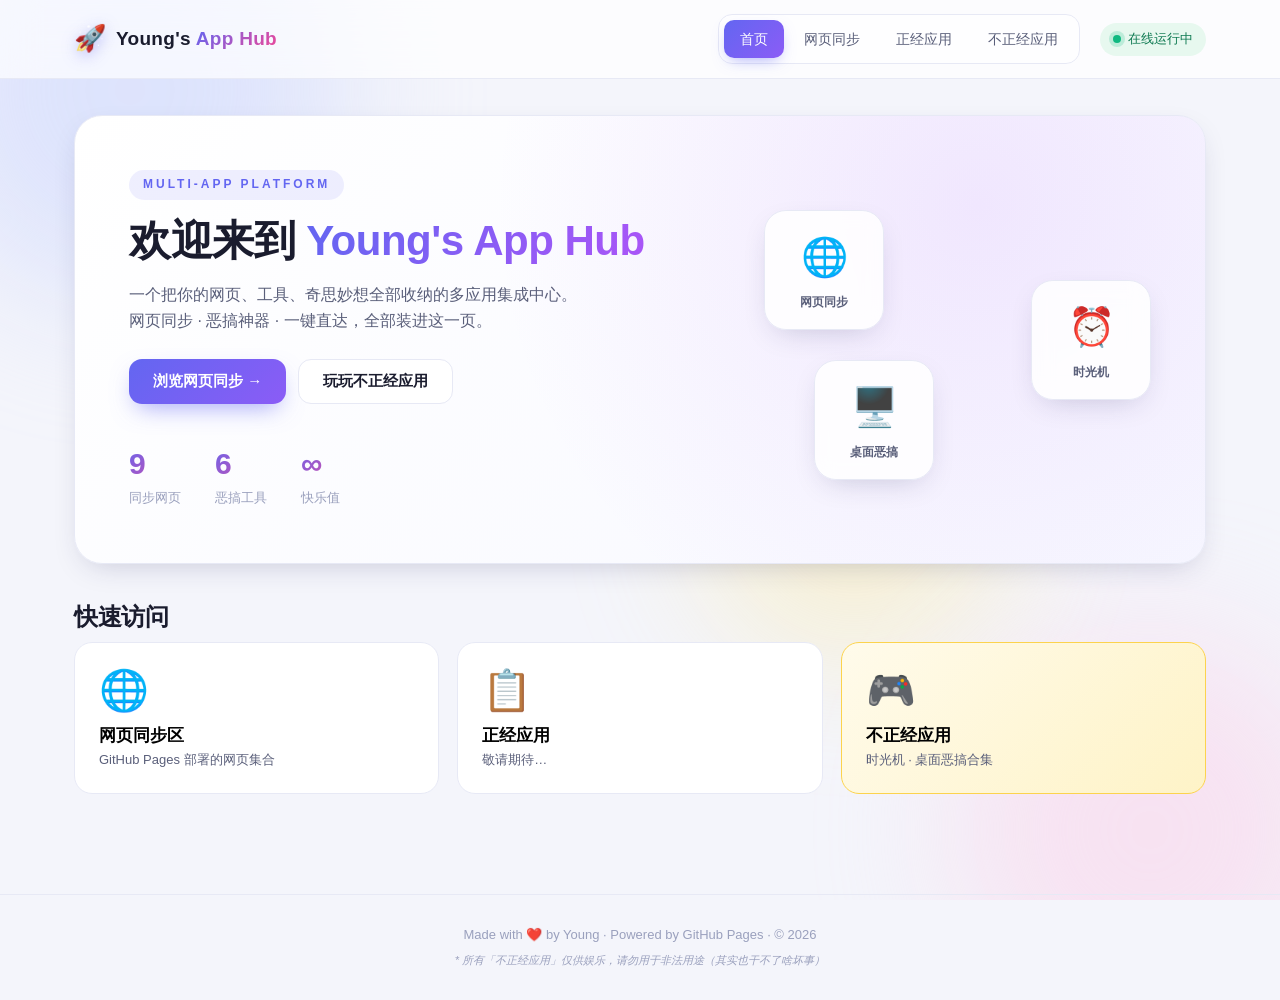
==== index.html @ 9a5e1516 "add index.html" ====
<!DOCTYPE html>
<html lang="zh-CN">
<head>
<meta charset="UTF-8">
<meta name="viewport" content="width=device-width, initial-scale=1.0">
<title>Young's App Hub · 多应用集成中心</title>
<link rel="preconnect" href="https://fonts.googleapis.com">
<link rel="stylesheet" href="css/style.css">
<link rel="icon" href="data:image/svg+xml,<svg xmlns='http://www.w3.org/2000/svg' viewBox='0 0 100 100'><text y='.9em' font-size='90'>🚀</text></svg>">
</head>
<body>

<!-- 动态背景光斑 -->
<div class="bg-orbs">
  <span class="orb orb-1"></span>
  <span class="orb orb-2"></span>
  <span class="orb orb-3"></span>
</div>

<!-- 顶部导航 -->
<nav class="top-nav">
  <div class="nav-inner">
    <div class="nav-brand">
      <div class="brand-logo">🚀</div>
      <div class="brand-text">Young's <b>App Hub</b></div>
    </div>
    <div class="nav-links">
      <a class="nav-link active" data-section="home"><span>首页</span></a>
      <a class="nav-link" data-section="websync"><span>网页同步</span></a>
      <a class="nav-link" data-section="serious"><span>正经应用</span></a>
      <a class="nav-link" data-section="fun"><span>不正经应用</span></a>
    </div>
    <div class="nav-status">
      <span class="dot"></span> 在线运行中
    </div>
  </div>
</nav>

<main class="main">

  <!-- 首页 -->
  <section id="section-home" class="sec active">
    <header class="hero">
      <div class="hero-glow"></div>
      <div class="hero-text">
        <div class="hero-tag">MULTI-APP PLATFORM</div>
        <h1 class="hero-title">欢迎来到 <span class="grad">Young's App Hub</span></h1>
        <p class="hero-sub">一个把你的网页、工具、奇思妙想全部收纳的多应用集成中心。<br>网页同步 · 恶搞神器 · 一键直达，全部装进这一页。</p>
        <div class="hero-cta">
          <button class="btn btn-primary" onclick="navigateTo('websync')">浏览网页同步 →</button>
          <button class="btn btn-ghost" onclick="navigateTo('fun')">玩玩不正经应用</button>
        </div>
        <div class="hero-stats">
          <div><b data-count="9">9</b><span>同步网页</span></div>
          <div><b data-count="6">6</b><span>恶搞工具</span></div>
          <div><b>∞</b><span>快乐值</span></div>
        </div>
      </div>
      <div class="hero-art">
        <div class="float-card c1">🌐<small>网页同步</small></div>
        <div class="float-card c2">⏰<small>时光机</small></div>
        <div class="float-card c3">🖥️<small>桌面恶搞</small></div>
      </div>
    </header>

    <div class="quick">
      <h2 class="h2">快速访问</h2>
      <div class="quick-grid">
        <button class="qcard" onclick="navigateTo('websync')">
          <div class="qicon">🌐</div>
          <div class="qtitle">网页同步区</div>
          <div class="qdesc">GitHub Pages 部署的网页集合</div>
        </button>
        <button class="qcard" onclick="navigateTo('serious')">
          <div class="qicon">📋</div>
          <div class="qtitle">正经应用</div>
          <div class="qdesc">敬请期待…</div>
        </button>
        <button class="qcard accent" onclick="navigateTo('fun')">
          <div class="qicon">🎮</div>
          <div class="qtitle">不正经应用</div>
          <div class="qdesc">时光机 · 桌面恶搞合集</div>
        </button>
      </div>
    </div>
  </section>

  <!-- 网页同步 -->
  <section id="section-websync" class="sec">
    <div class="sec-head">
      <h2 class="h2">🌐 网页同步区</h2>
      <p>这里汇集了部署在 GitHub Pages 上的所有网页应用，点击即可在应用内打开体验。前 4 个为重点推荐。</p>
    </div>
    <div class="repo-grid" id="repo-grid"></div>
  </section>

  <!-- 正经应用 -->
  <section id="section-serious" class="sec">
    <div class="sec-head">
      <h2 class="h2">📋 正经应用</h2>
      <p>这里将来会放一些正经有用的应用程序（大概吧）。</p>
    </div>
    <div class="empty-state">
      <div class="empty-ico">🔧</div>
      <h3>正在开发中…</h3>
      <p>这个区域目前还是空的。<br>也许以后会有正经东西？谁知道呢 😏</p>
    </div>
  </section>

  <!-- 不正经应用 -->
  <section id="section-fun" class="sec">
    <div class="sec-head">
      <h2 class="h2">🎮 不正经应用</h2>
      <p>警告：以下应用可能毫无用处，但绝对有趣！使用后果自负 🤪</p>
    </div>
    <div class="fun-grid">
      <button class="fcard tm" onclick="location.href='time-machine.html'">
        <div class="ficon">⏰</div>
        <div class="fname">时光机</div>
        <div class="fdesc">独立精修页面 · 穿越时空（伪）</div>
        <div class="ftags"><span>时间穿越</span><span>会员付费</span><span class="warn">恶搞</span></div>
      </button>
      <button class="fcard do" onclick="openDesktopOps()">
        <div class="ficon">🖥️</div>
        <div class="fname">桌面操作合集</div>
        <div class="fdesc">浏览器内模拟版 · 真实 EXE 见下方</div>
        <div class="ftags"><span>桌面特效</span><span>可复原</span></div>
      </button>
      <a class="fcard download" href="#desktop-exe" onclick="scrollToExe()">
        <div class="ficon">⬇️</div>
        <div class="fname">桌面操控 EXE</div>
        <div class="fdesc">真实操控你的桌面图标！重力/失重/打架…</div>
        <div class="ftags"><span>真实生效</span><span>Windows</span><span class="warn">可复原</span></div>
      </a>
    </div>

    <div id="desktop-exe" class="exe-box">
      <div class="exe-head">
        <span class="exe-badge">EXE</span>
        <div>
          <h3>桌面操控器 · 真实版</h3>
          <p>真正的 Windows 桌面图标操控：重力掉落、太空失重、互相打架、躲猫猫、鼠标寻找。全部实时作用于你真实的桌面图标，一键复原。</p>
        </div>
      </div>
      <ul class="exe-feat">
        <li>🌍 <b>重力器</b>：图标像被地球吸引一样掉落堆叠</li>
        <li>🛸 <b>失重器</b>：图标在桌面漂浮游动</li>
        <li>🥊 <b>打架器</b>：图标互相追逐碰撞</li>
        <li>🙈 <b>消失器</b>：图标躲到窗口后面</li>
        <li>👆 <b>鼠标寻找器</b>：箭头实时指向鼠标</li>
      </ul>
      <div class="exe-actions">
        <button class="btn btn-primary" onclick="downloadExe()">⬇ 下载 EXE（约 30MB）</button>
        <span class="exe-note">需 Windows 10/11 · 首次运行请允许</span>
      </div>
    </div>
  </section>

</main>

<!-- 时光机弹窗（用于首页快速体验，独立页面见 time-machine.html） -->
<div id="tm-modal" class="modal hidden">
  <div class="modal-card tm-mini">
    <button class="x" onclick="closeDesktopOps2('tm-modal')">×</button>
    <div class="mini-head">想在站内先体验？建议打开独立精修页面 👉</div>
    <a class="btn btn-primary" href="time-machine.html" style="display:inline-block;text-decoration:none">打开时光机 ⏰</a>
  </div>
</div>

<!-- 桌面操作弹窗（浏览器模拟版） -->
<div id="do-modal" class="modal hidden">
  <div class="modal-card do-card">
    <button class="x" onclick="closeDesktopOps2('do-modal')">×</button>
    <h3>🖥️ 桌面操作合集（浏览器模拟版）</h3>
    <p class="muted">此版本仅在当前窗口内模拟，不影响真实桌面。要真实操控请下载 EXE。</p>
    <div class="do-grid" id="do-grid"></div>
    <div class="do-foot">⚠️ 模拟效果仅限本窗口</div>
  </div>
</div>

<!-- 网页内嵌 -->
<div id="web-modal" class="modal hidden">
  <div class="modal-card web-card">
    <div class="web-bar">
      <button class="btn-back" onclick="closeWeb()">← 返回</button>
      <span id="web-title">加载中…</span>
      <a id="web-ext" href="#" target="_blank" class="web-ext">外部打开 ↗</a>
    </div>
    <iframe id="web-frame" sandbox="allow-scripts allow-same-origin allow-forms allow-popups"></iframe>
  </div>
</div>

<footer class="foot">
  <p>Made with ❤️ by Young · Powered by GitHub Pages · © 2026</p>
  <p class="fine">* 所有「不正经应用」仅供娱乐，请勿用于非法用途（其实也干不了啥坏事）</p>
</footer>

<!-- 桌面覆盖层（浏览器模拟） -->
<div id="overlay" class="overlay hidden"></div>

<script src="js/app.js"></script>
<script src="js/time-machine.js"></script>
<script src="js/desktop-ops.js"></script>
<script src="js/web-sync.js"></script>
</body>
</html>
---- css/style.css ----
/* ============ Young's App Hub · 精修样式 ============ */
:root{
  --bg:#f4f5fb;
  --bg2:#eef0f8;
  --card:#ffffff;
  --ink:#1a1c2e;
  --ink2:#5a5f7a;
  --muted:#9aa0bd;
  --line:#e7e9f5;
  --p:#6366f1;
  --p2:#8b5cf6;
  --a:#f59e0b;
  --g1:#6366f1;--g2:#a855f7;--g3:#ec4899;
  --ok:#10b981;--warn:#f97316;--danger:#ef4444;
  --shadow:0 10px 30px -12px rgba(40,40,90,.25);
  --shadow-lg:0 24px 60px -20px rgba(40,40,90,.35);
  --r:18px;
  --font:"PingFang SC","Microsoft YaHei",-apple-system,BlinkMacSystemFont,"Segoe UI",sans-serif;
}
*{margin:0;padding:0;box-sizing:border-box}
html{scroll-behavior:smooth}
body{
  font-family:var(--font);
  background:var(--bg);
  color:var(--ink);
  line-height:1.6;
  min-height:100vh;
  overflow-x:hidden;
  position:relative;
}
/* 背景光斑 */
.bg-orbs{position:fixed;inset:0;z-index:0;pointer-events:none;overflow:hidden}
.orb{position:absolute;border-radius:50%;filter:blur(70px);opacity:.5;animation:drift 18s ease-in-out infinite}
.orb-1{width:420px;height:420px;background:#c7d2fe;top:-120px;left:-80px}
.orb-2{width:380px;height:380px;background:#fbcfe8;bottom:-120px;right:-60px;animation-delay:-6s}
.orb-3{width:300px;height:300px;background:#fde68a;top:40%;left:55%;animation-delay:-12s;opacity:.35}
@keyframes drift{0%,100%{transform:translate(0,0) scale(1)}50%{transform:translate(40px,-30px) scale(1.12)}}

/* 导航 */
.top-nav{position:sticky;top:0;z-index:50;backdrop-filter:blur(18px);background:rgba(255,255,255,.7);border-bottom:1px solid var(--line)}
.nav-inner{max-width:1180px;margin:0 auto;display:flex;align-items:center;gap:20px;padding:14px 24px}
.nav-brand{display:flex;align-items:center;gap:10px}
.brand-logo{font-size:26px;filter:drop-shadow(0 4px 8px rgba(99,102,241,.4));animation:float 3s ease-in-out infinite}
.brand-text{font-size:19px;font-weight:700;letter-spacing:.3px}
.brand-text b{background:linear-gradient(135deg,var(--g1),var(--g3));-webkit-background-clip:text;-webkit-text-fill-color:transparent}
.nav-links{display:flex;gap:4px;margin-left:auto;background:rgba(255,255,255,.6);padding:5px;border-radius:14px;border:1px solid var(--line)}
.nav-link{padding:8px 16px;border-radius:10px;color:var(--ink2);font-weight:500;font-size:14px;cursor:pointer;transition:.25s;position:relative}
.nav-link:hover{color:var(--p);background:rgba(99,102,241,.08)}
.nav-link.active{color:#fff;background:linear-gradient(135deg,var(--g1),var(--p2));box-shadow:0 6px 16px -6px rgba(99,102,241,.6)}
.nav-status{display:flex;align-items:center;gap:7px;font-size:13px;color:#0f7a52;background:#e7f8ef;padding:6px 13px;border-radius:20px;white-space:nowrap}
.nav-status .dot{width:8px;height:8px;border-radius:50%;background:var(--ok);box-shadow:0 0 0 4px rgba(16,185,129,.2);animation:pulse 2s infinite}
@keyframes pulse{50%{opacity:.4}}
@keyframes float{50%{transform:translateY(-6px)}}

/* 主区 */
.main{position:relative;z-index:1;max-width:1180px;margin:0 auto;padding:36px 24px 60px}
.sec{display:none;animation:rise .5s ease}
.sec.active{display:block}
@keyframes rise{from{opacity:0;transform:translateY(18px)}to{opacity:1;transform:none}}

/* Hero */
.hero{display:grid;grid-template-columns:1.2fr .8fr;gap:30px;align-items:center;background:linear-gradient(135deg,#fff,#f7f8ff);border:1px solid var(--line);border-radius:28px;padding:54px;position:relative;overflow:hidden;box-shadow:var(--shadow)}
.hero-glow{position:absolute;inset:0;background:radial-gradient(circle at 80% 20%,rgba(168,85,247,.12),transparent 50%);pointer-events:none}
.hero-tag{display:inline-block;font-size:12px;letter-spacing:3px;color:var(--p);font-weight:700;background:rgba(99,102,241,.1);padding:5px 14px;border-radius:20px;margin-bottom:16px}
.hero-title{font-size:42px;line-height:1.2;font-weight:800;letter-spacing:-.5px}
.grad{background:linear-gradient(120deg,var(--g1),var(--g2),var(--g3));-webkit-background-clip:text;-webkit-text-fill-color:transparent;background-size:200% auto;animation:shine 4s linear infinite}
@keyframes shine{to{background-position:200% center}}
.hero-sub{margin:16px 0 26px;color:var(--ink2);font-size:16px}
.hero-cta{display:flex;gap:12px;flex-wrap:wrap}
.btn{padding:12px 24px;border:none;border-radius:13px;font-size:15px;font-weight:600;cursor:pointer;transition:.25s;font-family:inherit}
.btn-primary{background:linear-gradient(135deg,var(--g1),var(--p2));color:#fff;box-shadow:0 10px 24px -8px rgba(99,102,241,.6)}
.btn-primary:hover{transform:translateY(-2px);box-shadow:0 16px 32px -10px rgba(99,102,241,.7)}
.btn-ghost{background:#fff;color:var(--ink);border:1px solid var(--line)}
.btn-ghost:hover{border-color:var(--p);color:var(--p)}
.hero-stats{display:flex;gap:34px;margin-top:36px}
.hero-stats div{display:flex;flex-direction:column}
.hero-stats b{font-size:30px;font-weight:800;background:linear-gradient(135deg,var(--g1),var(--g3));-webkit-background-clip:text;-webkit-text-fill-color:transparent}
.hero-stats span{font-size:13px;color:var(--muted)}
.hero-art{position:relative;height:280px}
.float-card{position:absolute;width:120px;height:120px;background:rgba(255,255,255,.85);backdrop-filter:blur(10px);border:1px solid var(--line);border-radius:22px;display:flex;flex-direction:column;align-items:center;justify-content:center;gap:6px;font-size:38px;box-shadow:var(--shadow);animation:bob 4s ease-in-out infinite}
.float-card small{font-size:12px;color:var(--ink2);font-weight:600}
.float-card.c1{top:10px;left:10px;animation-delay:0s}
.float-card.c2{top:80px;right:0;animation-delay:-1.3s}
.float-card.c3{bottom:0;left:60px;animation-delay:-2.6s}
@keyframes bob{50%{transform:translateY(-14px)}}

/* 通用标题 */
.h2{font-size:24px;font-weight:800;letter-spacing:-.3px;margin-bottom:6px}
.sec-head{margin:34px 0 22px}
.sec-head p{color:var(--ink2);font-size:15px}
.quick{margin-top:34px}
.quick-grid{display:grid;grid-template-columns:repeat(auto-fit,minmax(260px,1fr));gap:18px}
.qcard{text-align:left;background:var(--card);border:1px solid var(--line);border-radius:var(--r);padding:24px;cursor:pointer;transition:.28s;font-family:inherit}
.qcard:hover{transform:translateY(-4px);box-shadow:var(--shadow-lg);border-color:#c7cbf5}
.qcard.accent{background:linear-gradient(135deg,#fffbeb,#fef3c7);border-color:#fcd34d}
.qcard.accent:hover{box-shadow:0 20px 44px -16px rgba(245,158,11,.5)}
.qicon{font-size:40px;margin-bottom:10px}
.qtitle{font-size:17px;font-weight:700;margin-bottom:4px}
.qdesc{font-size:13px;color:var(--ink2)}

/* 网页同步卡片 */
.repo-grid{display:grid;grid-template-columns:repeat(auto-fill,minmax(330px,1fr));gap:18px}
.rcard{background:var(--card);border:1px solid var(--line);border-radius:var(--r);padding:22px;cursor:pointer;transition:.28s;position:relative;overflow:hidden}
.rcard::before{content:"";position:absolute;top:0;left:0;right:0;height:3px;background:linear-gradient(90deg,var(--g1),var(--g3));transform:scaleX(0);transform-origin:left;transition:.3s}
.rcard:hover{transform:translateY(-4px);box-shadow:var(--shadow-lg);border-color:#c7cbf5}
.rcard:hover::before{transform:scaleX(1)}
.rcard.featured{border-left:4px solid var(--p);background:linear-gradient(180deg,#fafbff,#fff)}
.rc-top{display:flex;align-items:center;gap:12px;margin-bottom:10px}
.rc-ico{width:44px;height:44px;background:linear-gradient(135deg,#e0e7ff,#c7d2fe);border-radius:12px;display:flex;align-items:center;justify-content:center;font-size:22px;flex-shrink:0}
.rc-name{font-size:15px;font-weight:700;flex:1}
.rc-badge{font-size:11px;font-weight:700;padding:3px 10px;border-radius:12px;background:#eef0f8;color:var(--ink2)}
.rcard.featured .rc-badge{background:linear-gradient(135deg,var(--g1),var(--p2));color:#fff}
.rc-desc{font-size:13px;color:var(--ink2);line-height:1.55;margin-bottom:12px;display:-webkit-box;-webkit-line-clamp:3;-webkit-box-orient:vertical;overflow:hidden}
.rc-meta{display:flex;flex-wrap:wrap;gap:7px;margin-bottom:12px}
.rc-meta span{font-size:11px;color:var(--muted);background:#f4f5fb;padding:4px 9px;border-radius:8px}
.rc-tags{display:flex;flex-wrap:wrap;gap:6px;margin-bottom:14px}
.rc-tags span{font-size:11px;padding:3px 9px;border-radius:10px;background:#eef0f8;color:var(--ink2)}
.rc-open{width:100%;padding:10px;border:none;border-radius:11px;background:linear-gradient(135deg,var(--g1),var(--p2));color:#fff;font-weight:600;font-size:14px;cursor:pointer;transition:.25s;font-family:inherit}
.rc-open:hover{transform:scale(1.02);box-shadow:0 8px 18px -8px rgba(99,102,241,.6)}

/* 空状态 */
.empty-state{text-align:center;padding:70px 20px;background:var(--card);border:2px dashed var(--line);border-radius:24px}
.empty-ico{font-size:60px;animation:wob 2.5s ease-in-out infinite}
@keyframes wob{50%{transform:rotate(18deg)}}
.empty-state h3{font-size:20px;margin:12px 0 6px}
.empty-state p{color:var(--ink2)}

/* 不正经应用 */
.fun-grid{display:grid;grid-template-columns:repeat(auto-fit,minmax(300px,1fr));gap:20px}
.fcard{text-align:left;background:var(--card);border:2px solid var(--line);border-radius:22px;padding:28px;cursor:pointer;transition:.3s;font-family:inherit;position:relative;overflow:hidden;text-decoration:none;color:inherit;display:block}
.fcard::after{content:"";position:absolute;inset:0;background:linear-gradient(135deg,transparent 40%,rgba(99,102,241,.04));pointer-events:none}
.fcard:hover{transform:translateY(-6px) scale(1.01);box-shadow:var(--shadow-lg)}
.fcard.tm:hover{border-color:var(--a);box-shadow:0 22px 50px -18px rgba(245,158,11,.45)}
.fcard.do:hover{border-color:var(--ok);box-shadow:0 22px 50px -18px rgba(16,185,129,.4)}
.fcard.download:hover{border-color:var(--p2);box-shadow:0 22px 50px -18px rgba(168,85,247,.4)}
.ficon{font-size:52px;margin-bottom:10px;animation:bob 3s ease-in-out infinite}
.fname{font-size:20px;font-weight:800;margin-bottom:4px}
.fdesc{font-size:13px;color:var(--ink2);margin-bottom:12px}
.ftags{display:flex;gap:6px;flex-wrap:wrap}
.ftags span{font-size:11px;font-weight:600;padding:4px 10px;border-radius:11px;background:#eef0f8;color:var(--ink2)}
.ftags .warn{background:#fef3c7;color:#92400e}

/* EXE 盒子 */
.exe-box{margin-top:26px;background:linear-gradient(135deg,#fff,#f5f3ff);border:1px solid #ddd6fe;border-radius:24px;padding:28px;box-shadow:var(--shadow)}
.exe-head{display:flex;gap:14px;align-items:flex-start;margin-bottom:18px}
.exe-badge{font-size:13px;font-weight:800;color:#fff;background:linear-gradient(135deg,var(--g1),var(--p2));padding:5px 12px;border-radius:10px;flex-shrink:0}
.exe-head h3{font-size:19px;margin-bottom:4px}
.exe-head p{font-size:13px;color:var(--ink2)}
.exe-feat{list-style:none;display:grid;grid-template-columns:repeat(auto-fit,minmax(240px,1fr));gap:10px;margin-bottom:20px}
.exe-feat li{font-size:13px;color:var(--ink);background:#fff;border:1px solid var(--line);padding:10px 14px;border-radius:12px}
.exe-feat b{color:var(--p)}
.exe-actions{display:flex;align-items:center;gap:14px;flex-wrap:wrap}
.exe-note{font-size:12px;color:var(--muted)}

/* 弹窗 */
.modal{position:fixed;inset:0;z-index:100;background:rgba(20,22,45,.55);backdrop-filter:blur(8px);display:flex;align-items:center;justify-content:center;padding:20px;animation:fade .25s}
.modal.hidden{display:none}
@keyframes fade{from{opacity:0}to{opacity:1}}
.modal-card{background:var(--card);border-radius:24px;max-width:90vw;max-height:90vh;overflow:auto;position:relative;box-shadow:var(--shadow-lg);animation:pop .3s}
@keyframes pop{from{opacity:0;transform:translateY(24px) scale(.96)}to{opacity:1;transform:none}}
.x{position:absolute;top:14px;right:14px;width:34px;height:34px;border:none;background:#f1f2f8;border-radius:50%;font-size:22px;cursor:pointer;color:var(--ink2);z-index:5;transition:.2s}
.x:hover{background:var(--danger);color:#fff;transform:rotate(90deg)}
.tm-mini{padding:34px;text-align:center}
.mini-head{margin-bottom:18px;color:var(--ink2);font-size:15px}
.do-card{padding:30px;width:680px;max-width:92vw}
.do-card h3{margin-bottom:6px}
.muted{color:var(--muted);font-size:13px;margin-bottom:18px}
.do-grid{display:grid;grid-template-columns:repeat(auto-fit,minmax(180px,1fr));gap:14px}
.do-tool{background:#f7f8ff;border:1px solid var(--line);border-radius:14px;padding:18px;text-align:center;transition:.25s}
.do-tool:hover{border-color:#c7cbf5}
.do-tool.run{background:#f0fdf4;border-color:var(--ok)}
.do-tool .ti{font-size:34px;margin-bottom:6px}
.do-tool .tn{font-weight:700;font-size:14px;margin-bottom:3px}
.do-tool .td{font-size:12px;color:var(--ink2);margin-bottom:10px}
.do-tool button{padding:7px 18px;border:none;border-radius:10px;font-weight:600;font-size:13px;cursor:pointer;transition:.2s;font-family:inherit}
.do-tool .start{background:var(--p);color:#fff}
.do-tool .start:hover{background:var(--g1)}
.do-tool .stop{background:var(--warn);color:#fff;width:100%}
.do-tool .stop:hover{background:#ea580c}
.do-foot{margin-top:16px;text-align:center;font-size:12px;color:var(--muted);background:#fffbeb;padding:10px;border-radius:10px}
.web-card{width:94vw;max-width:1300px;height:88vh;display:flex;flex-direction:column;padding:0}
.web-bar{display:flex;align-items:center;gap:14px;padding:12px 18px;border-bottom:1px solid var(--line);background:#f7f8ff;flex-shrink:0}
.btn-back{padding:6px 15px;background:var(--p);color:#fff;border:none;border-radius:10px;font-weight:600;font-size:13px;cursor:pointer;font-family:inherit}
.btn-back:hover{background:var(--g1)}
#web-title{font-weight:600;font-size:14px;flex:1;white-space:nowrap;overflow:hidden;text-overflow:ellipsis}
.web-ext{font-size:13px;color:var(--p);text-decoration:none;font-weight:600;white-space:nowrap}
.web-ext:hover{text-decoration:underline}
#web-frame{flex:1;width:100%;border:none;background:#fff}

/* 浏览器模拟覆盖层 */
.overlay{position:fixed;inset:0;z-index:99;background:linear-gradient(135deg,#1e293b,#334155);overflow:hidden}
.overlay.hidden{display:none}
.dicon{position:absolute;width:74px;text-align:center;user-select:none}
.dicon .di{font-size:38px;filter:drop-shadow(0 2px 5px rgba(0,0,0,.4))}
.dicon .dl{font-size:11px;color:#fff;text-shadow:0 1px 3px rgba(0,0,0,.8);line-height:1.2}
.mouse-arrow{position:fixed;z-index:101;font-size:28px;color:#ef4444;pointer-events:none;transition:transform .08s linear;text-shadow:0 0 12px rgba(239,68,68,.6)}

/* 页脚 */
.foot{position:relative;z-index:1;text-align:center;padding:30px 20px;color:var(--muted);font-size:13px;border-top:1px solid var(--line);margin-top:40px}
.foot .fine{margin-top:6px;font-size:11px;font-style:italic}

.hidden{display:none!important}

/* 响应式 */
@media(max-width:860px){
  .hero{grid-template-columns:1fr;padding:36px 24px}
  .hero-art{display:none}
  .hero-title{font-size:32px}
  .nav-links{display:none}
  .nav-status{margin-left:auto}
  .repo-grid{grid-template-columns:1fr}
}
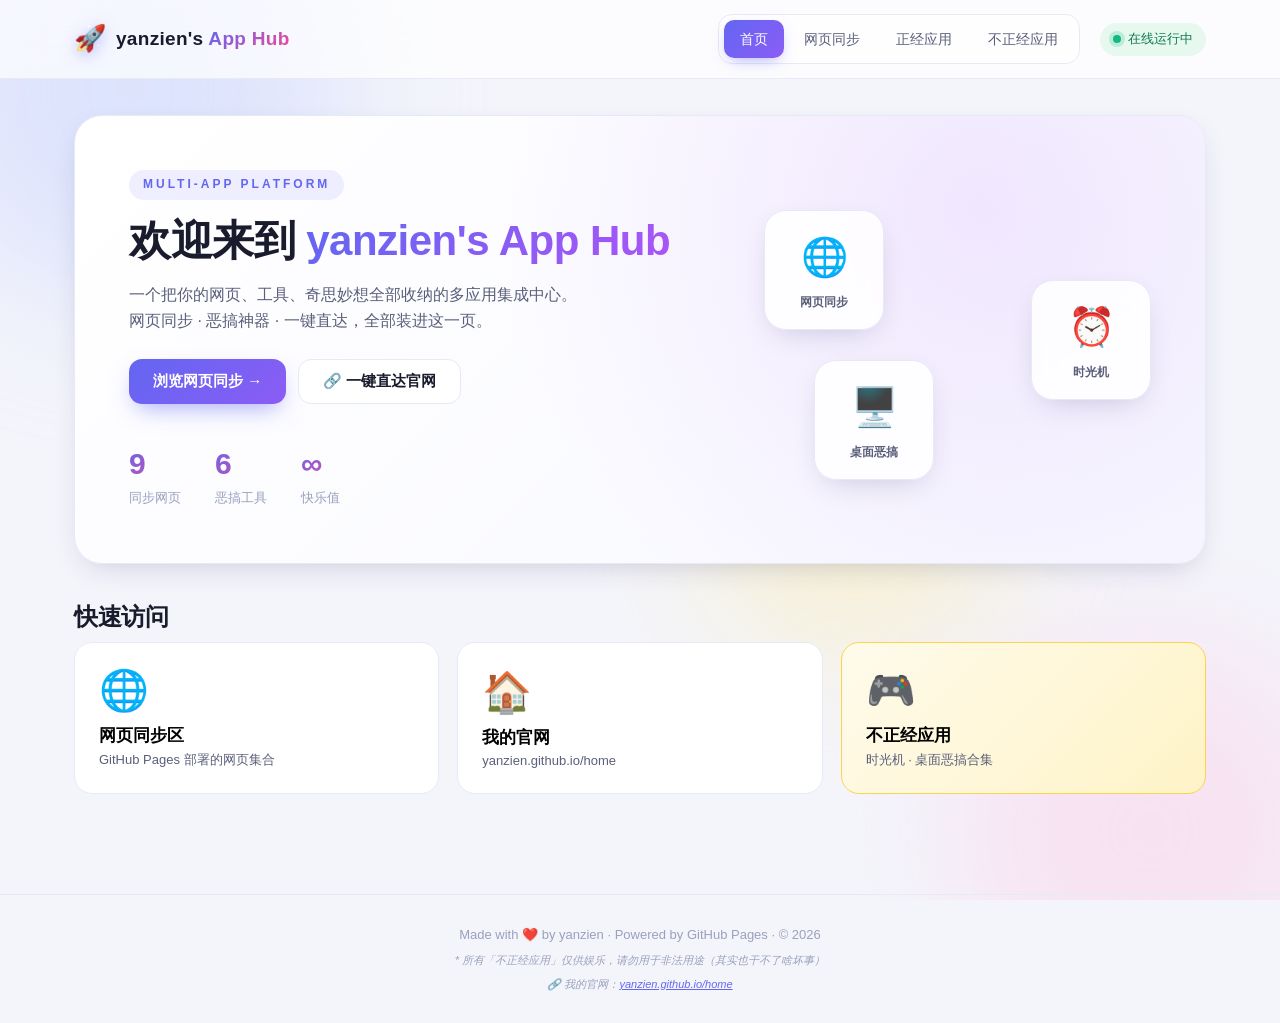
==== commit 15755753: "update index.html" ====
--- a/index.html
+++ b/index.html
@@ -3,7 +3,7 @@
 <head>
 <meta charset="UTF-8">
 <meta name="viewport" content="width=device-width, initial-scale=1.0">
-<title>Young's App Hub · 多应用集成中心</title>
+<title>yanzien's App Hub · 多应用集成中心</title>
 <link rel="preconnect" href="https://fonts.googleapis.com">
 <link rel="stylesheet" href="css/style.css">
 <link rel="icon" href="data:image/svg+xml,<svg xmlns='http://www.w3.org/2000/svg' viewBox='0 0 100 100'><text y='.9em' font-size='90'>🚀</text></svg>">
@@ -22,7 +22,7 @@
   <div class="nav-inner">
     <div class="nav-brand">
       <div class="brand-logo">🚀</div>
-      <div class="brand-text">Young's <b>App Hub</b></div>
+      <div class="brand-text">yanzien's <b>App Hub</b></div>
     </div>
     <div class="nav-links">
       <a class="nav-link active" data-section="home"><span>首页</span></a>
@@ -44,11 +44,11 @@
       <div class="hero-glow"></div>
       <div class="hero-text">
         <div class="hero-tag">MULTI-APP PLATFORM</div>
-        <h1 class="hero-title">欢迎来到 <span class="grad">Young's App Hub</span></h1>
+        <h1 class="hero-title">欢迎来到 <span class="grad">yanzien's App Hub</span></h1>
         <p class="hero-sub">一个把你的网页、工具、奇思妙想全部收纳的多应用集成中心。<br>网页同步 · 恶搞神器 · 一键直达，全部装进这一页。</p>
         <div class="hero-cta">
           <button class="btn btn-primary" onclick="navigateTo('websync')">浏览网页同步 →</button>
-          <button class="btn btn-ghost" onclick="navigateTo('fun')">玩玩不正经应用</button>
+          <button class="btn btn-ghost" onclick="window.open('https://yanzien.github.io/home','_blank')">🔗 一键直达官网</button>
         </div>
         <div class="hero-stats">
           <div><b data-count="9">9</b><span>同步网页</span></div>
@@ -71,10 +71,10 @@
           <div class="qtitle">网页同步区</div>
           <div class="qdesc">GitHub Pages 部署的网页集合</div>
         </button>
-        <button class="qcard" onclick="navigateTo('serious')">
-          <div class="qicon">📋</div>
-          <div class="qtitle">正经应用</div>
-          <div class="qdesc">敬请期待…</div>
+        <button class="qcard" onclick="window.open('https://yanzien.github.io/home','_blank')">
+          <div class="qicon">🏠</div>
+          <div class="qtitle">我的官网</div>
+          <div class="qdesc">yanzien.github.io/home</div>
         </button>
         <button class="qcard accent" onclick="navigateTo('fun')">
           <div class="qicon">🎮</div>
@@ -191,12 +191,19 @@
 </div>
 
 <footer class="foot">
-  <p>Made with ❤️ by Young · Powered by GitHub Pages · © 2026</p>
+  <p>Made with ❤️ by yanzien · Powered by GitHub Pages · © 2026</p>
   <p class="fine">* 所有「不正经应用」仅供娱乐，请勿用于非法用途（其实也干不了啥坏事）</p>
+  <p class="fine">🔗 我的官网：<a href="https://yanzien.github.io/home" target="_blank" style="color:var(--p)">yanzien.github.io/home</a></p>
 </footer>
 
 <!-- 桌面覆盖层（浏览器模拟） -->
-<div id="overlay" class="overlay hidden"></div>
+<div id="overlay" class="overlay hidden">
+  <div id="desktop-overlay" style="position:absolute;inset:0;overflow:hidden">
+    <div id="desktop-icons-container" style="position:relative;width:100%;height:100%"></div>
+  </div>
+</div>
+<!-- 鼠标寻找器箭头 -->
+<div id="mouse-arrow" class="mouse-arrow hidden">👆</div>
 
 <script src="js/app.js"></script>
 <script src="js/time-machine.js"></script>
